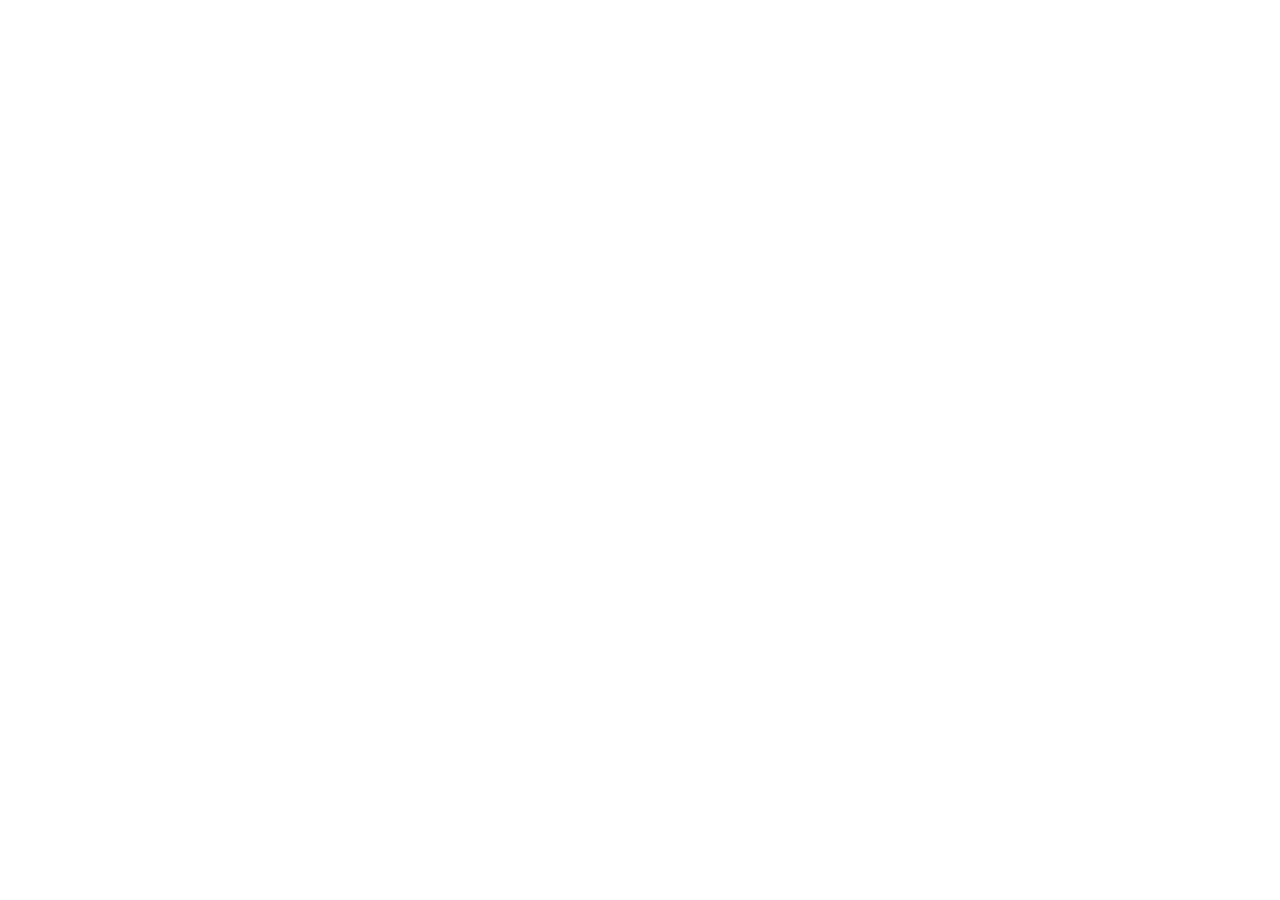
==== src/index.html @ a3adc3da "fix: Move pages para fora do src" ====
<!DOCTYPE html>
<html lang="pt-BR">
<head>
    <meta charset="UTF-8">
    <meta name="viewport" content="width=device-width, initial-scale=1.0">
    <title>NeonArena - Loja Gamer</title>
    <meta name="description" content="NeonArena - A melhor loja gamer do Brasil. Hardware, periféricos, cadeiras e muito mais.">
    <link rel="stylesheet" href="src/css/estilo.css">
</head>
<body>
    
</body>
</html>
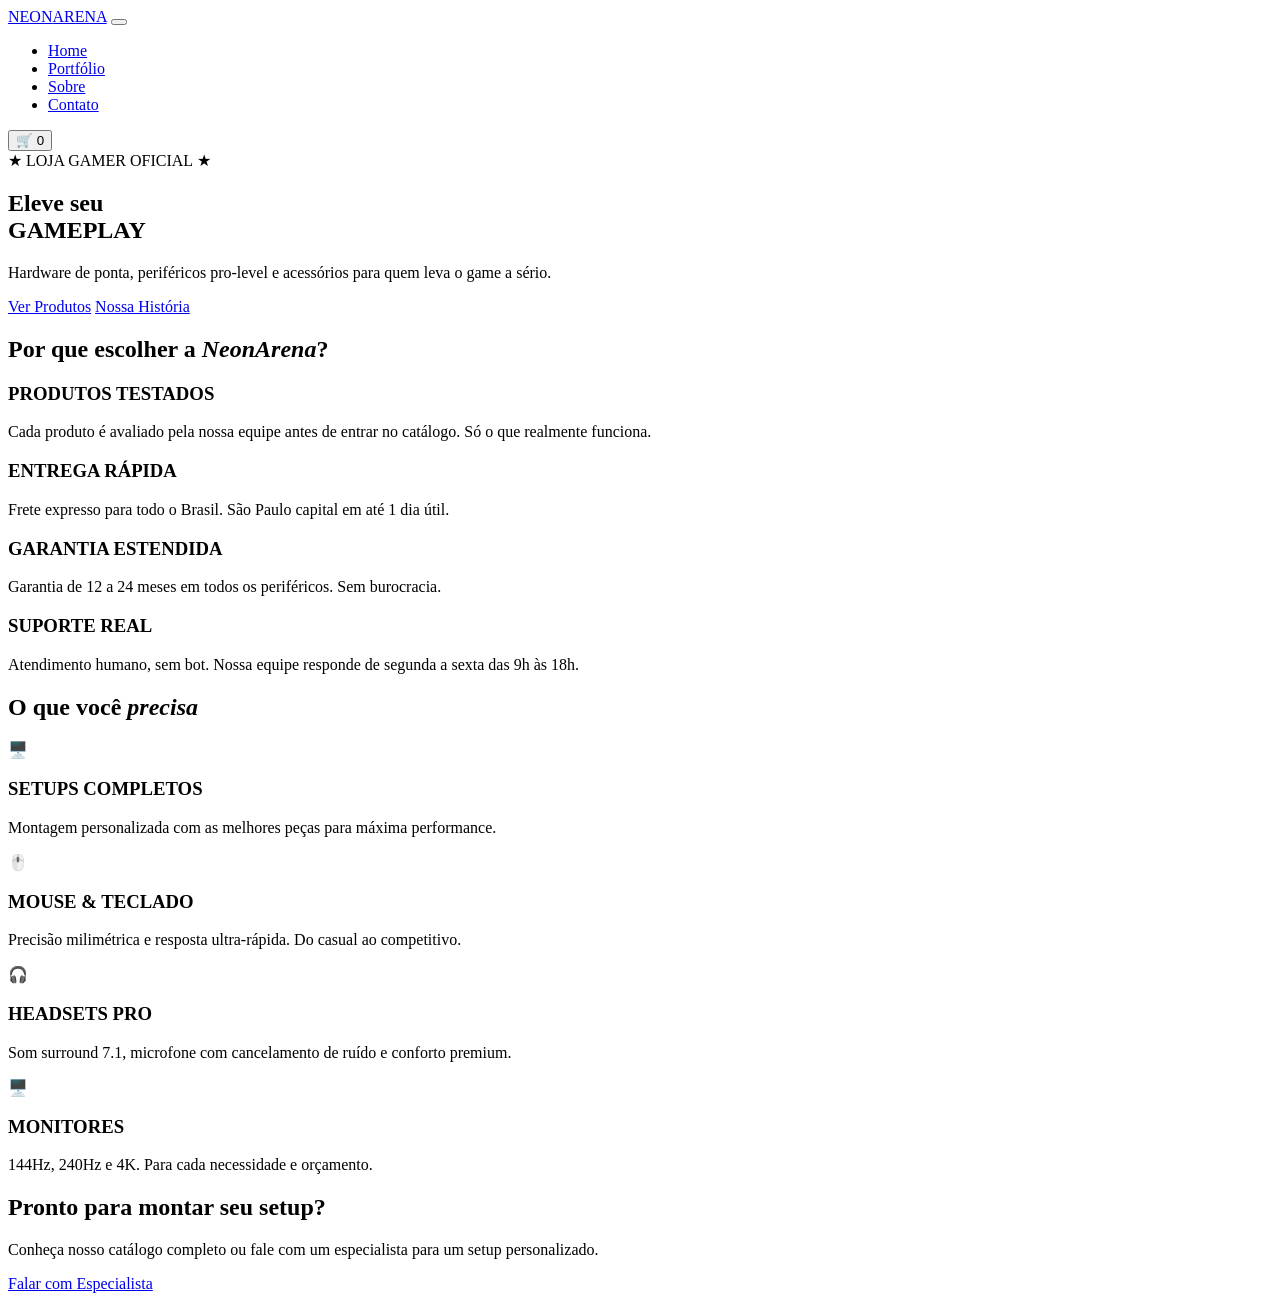
==== commit 2c39acb3: "feat: configura index.html" ====
--- a/src/index.html
+++ b/src/index.html
@@ -3,11 +3,112 @@
 <head>
     <meta charset="UTF-8">
     <meta name="viewport" content="width=device-width, initial-scale=1.0">
-    <title>NeonArena - Loja Gamer</title>
-    <meta name="description" content="NeonArena - A melhor loja gamer do Brasil. Hardware, periféricos, cadeiras e muito mais.">
-    <link rel="stylesheet" href="src/css/estilo.css">
+    <link rel="stylesheet" href="./src/css/estilo.css">
+    <title>NeonArena — Loja Gamer</title>
+    <meta name="description" content="NeonArena — Hardware, periféricos e acessórios gamer. A loja dos jogadores brasileiros.">
 </head>
 <body>
-    
+
+    <header>
+        <a href="./index.html" id="logo">NEON<span>ARENA</span></a>
+        <button id="menu-hamburguer" aria-label="Abrir menu">
+            <span></span>
+            <span></span>
+            <span></span>
+        </button>
+        <nav>
+            <ul>
+                <li><a href="../index.html">Home</a></li>
+                <li><a href="../pages/portifolio.html">Portfólio</a></li>
+                <li><a href="../pages/sobre.html">Sobre</a></li>
+                <li><a href="../pages/contato.html">Contato</a></li>
+            </ul>
+        </nav>
+        <button id="carrinho-btn" aria-label="Abrir carrinho">
+            🛒 <span id="carrinho-count">0</span>
+        </button>
+    </header>
+
+    <section id="hero">
+        <div class="hero-content">
+            <div class="hero-badge">★ LOJA GAMER OFICIAL ★</div>
+            <h1>Eleve seu<br><span class="hero-destaque">GAMEPLAY</span></h1>
+            <p>Hardware de ponta, periféricos pro-level e acessórios para quem leva o game a sério.</p>
+            <div class="hero-botoes">
+                <a href="../pages/portifolio.html" class="btn-hero-primary">Ver Produtos</a>
+                <a href="../pages/sobre.html" class="btn-hero-secondary">Nossa História</a>
+            </div>
+        </div>
+    </section>
+
+    <main>
+        <div id="container">
+
+            <section class="features-section">
+                <h2 class="titulo-secao">Por que escolher a <em>NeonArena</em>?</h2>
+                <div class="titulo-linha"></div>
+                <div class="features-grid">
+                    <div class="feature-card">
+                        <span class="feature-icon"></span>
+                        <h3>PRODUTOS TESTADOS</h3>
+                        <p>Cada produto é avaliado pela nossa equipe antes de entrar no catálogo. Só o que realmente funciona.</p>
+                    </div>
+                    <div class="feature-card">
+                        <span class="feature-icon"></span>
+                        <h3>ENTREGA RÁPIDA</h3>
+                        <p>Frete expresso para todo o Brasil. São Paulo capital em até 1 dia útil.</p>
+                    </div>
+                    <div class="feature-card">
+                        <span class="feature-icon"></span>
+                        <h3>GARANTIA ESTENDIDA</h3>
+                        <p>Garantia de 12 a 24 meses em todos os periféricos. Sem burocracia.</p>
+                    </div>
+                    <div class="feature-card">
+                        <span class="feature-icon"></span>
+                        <h3>SUPORTE REAL</h3>
+                        <p>Atendimento humano, sem bot. Nossa equipe responde de segunda a sexta das 9h às 18h.</p>
+                    </div>
+                </div>
+            </section>
+
+            <section class="features-section">
+                <h2 class="titulo-secao">O que você <em>precisa</em></h2>
+                <div class="titulo-linha"></div>
+                <div class="features-grid">
+                    <div class="feature-card">
+                        <span class="feature-icon">🖥️</span>
+                        <h3>SETUPS COMPLETOS</h3>
+                        <p>Montagem personalizada com as melhores peças para máxima performance.</p>
+                    </div>
+                    <div class="feature-card">
+                        <span class="feature-icon">🖱️</span>
+                        <h3>MOUSE & TECLADO</h3>
+                        <p>Precisão milimétrica e resposta ultra-rápida. Do casual ao competitivo.</p>
+                    </div>
+                    <div class="feature-card">
+                        <span class="feature-icon">🎧</span>
+                        <h3>HEADSETS PRO</h3>
+                        <p>Som surround 7.1, microfone com cancelamento de ruído e conforto premium.</p>
+                    </div>
+                    <div class="feature-card">
+                        <span class="feature-icon">🖥️</span>
+                        <h3>MONITORES</h3>
+                        <p>144Hz, 240Hz e 4K. Para cada necessidade e orçamento.</p>
+                    </div>
+                </div>
+            </section>
+
+            <section class="cta-section">
+                <h2>Pronto para montar seu setup?</h2>
+                <p>Conheça nosso catálogo completo ou fale com um especialista para um setup personalizado.</p>
+                <a href="../pages/contato.html" class="btn-cta">Falar com Especialista</a>
+            </section>
+
+        </div>
+    </main>
+
+    <footer></footer>
+
+    <script src="./src/js/script.js"></script>
 </body>
-</html>+</html>
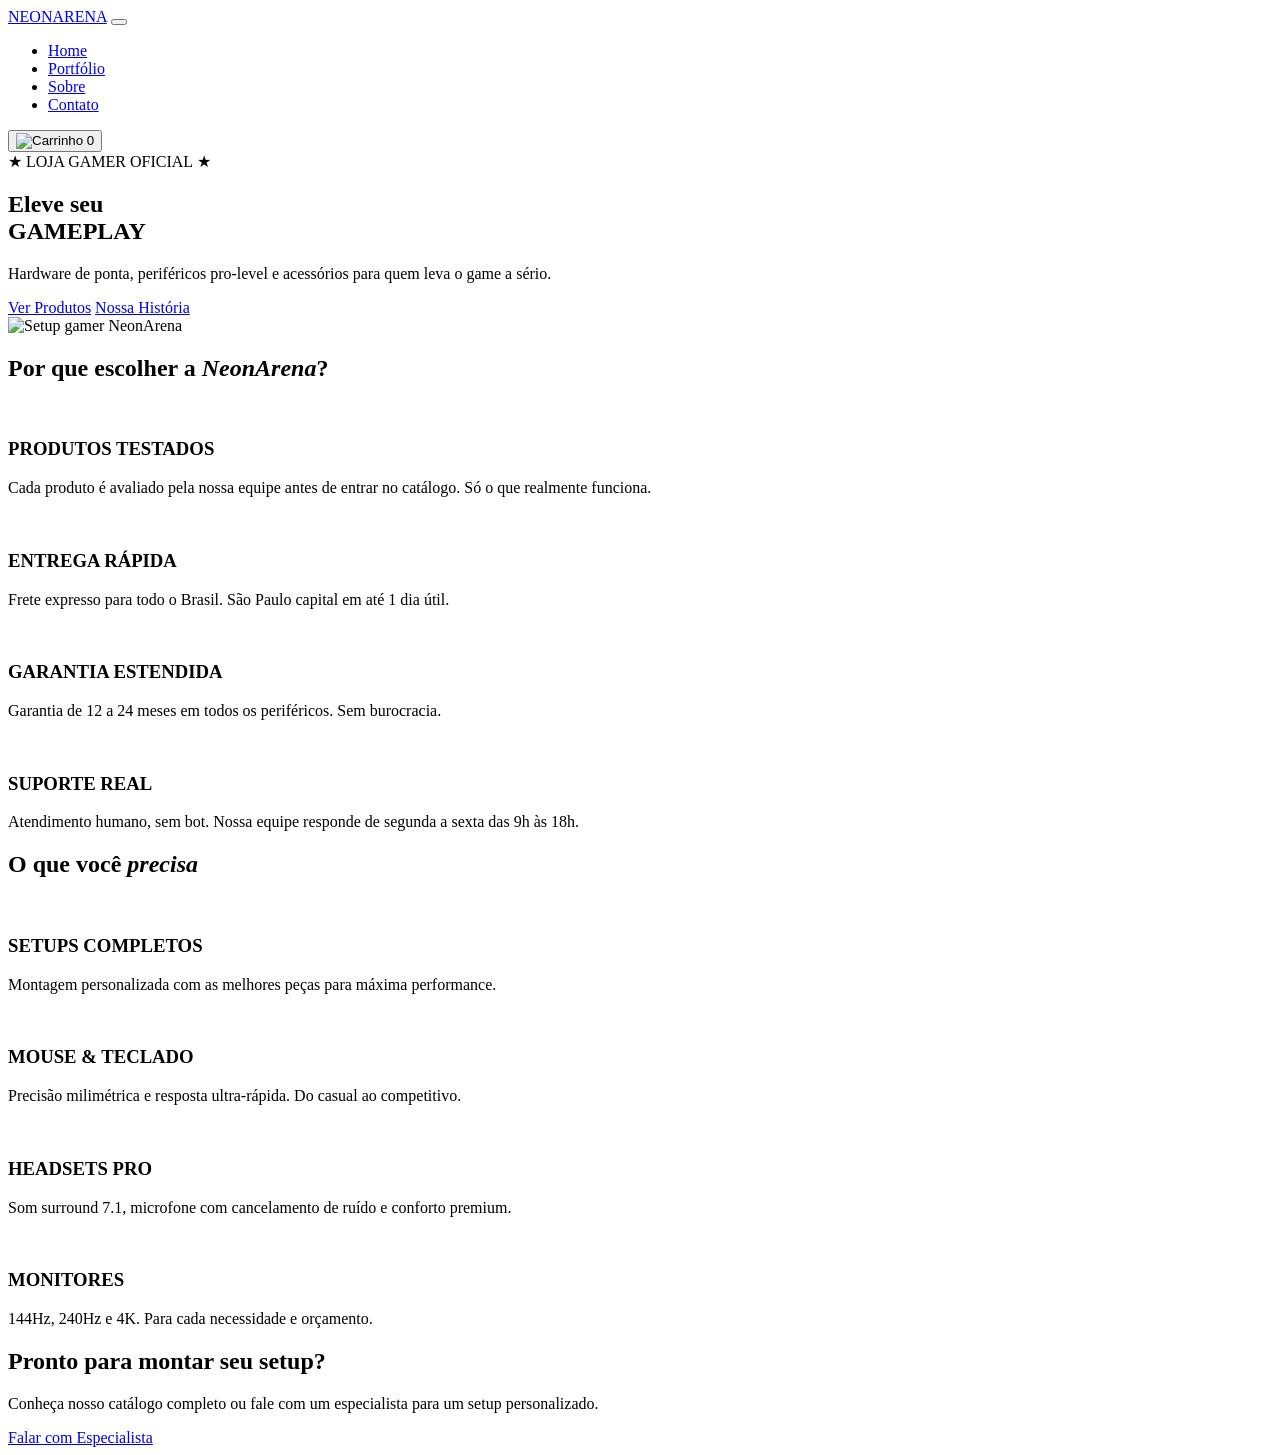
==== commit 451146c9: "feat: troca as imagems por svg e re-configura index.html" ====
--- a/src/index.html
+++ b/src/index.html
@@ -18,14 +18,14 @@
         </button>
         <nav>
             <ul>
-                <li><a href="../index.html">Home</a></li>
-                <li><a href="../pages/portifolio.html">Portfólio</a></li>
-                <li><a href="../pages/sobre.html">Sobre</a></li>
-                <li><a href="../pages/contato.html">Contato</a></li>
+                <li><a href="./index.html">Home</a></li>
+                <li><a href="./pages/portifolio.html">Portfólio</a></li>
+                <li><a href="./pages/sobre.html">Sobre</a></li>
+                <li><a href="./pages/contato.html">Contato</a></li>
             </ul>
         </nav>
         <button id="carrinho-btn" aria-label="Abrir carrinho">
-            🛒 <span id="carrinho-count">0</span>
+            <img src="./src/assets/img/shopping-cart.svg" alt="Carrinho" class="icon-btn"> <span id="carrinho-count">0</span>
         </button>
     </header>
 
@@ -35,9 +35,12 @@
             <h1>Eleve seu<br><span class="hero-destaque">GAMEPLAY</span></h1>
             <p>Hardware de ponta, periféricos pro-level e acessórios para quem leva o game a sério.</p>
             <div class="hero-botoes">
-                <a href="../pages/portifolio.html" class="btn-hero-primary">Ver Produtos</a>
-                <a href="../pages/sobre.html" class="btn-hero-secondary">Nossa História</a>
+                <a href="./pages/portifolio.html" class="btn-hero-primary">Ver Produtos</a>
+                <a href="./pages/sobre.html" class="btn-hero-secondary">Nossa História</a>
             </div>
+        </div>
+        <div class="hero-img">
+            <img src="./src/assets/img/hero-setup.svg" alt="Setup gamer NeonArena"/>
         </div>
     </section>
 
@@ -49,22 +52,22 @@
                 <div class="titulo-linha"></div>
                 <div class="features-grid">
                     <div class="feature-card">
-                        <span class="feature-icon"></span>
+                        <img src="./src/assets/img/target.svg" alt="" class="feature-icon-img">
                         <h3>PRODUTOS TESTADOS</h3>
                         <p>Cada produto é avaliado pela nossa equipe antes de entrar no catálogo. Só o que realmente funciona.</p>
                     </div>
                     <div class="feature-card">
-                        <span class="feature-icon"></span>
+                        <img src="./src/assets/img/rgb.svg" alt="" class="feature-icon-img">
                         <h3>ENTREGA RÁPIDA</h3>
                         <p>Frete expresso para todo o Brasil. São Paulo capital em até 1 dia útil.</p>
                     </div>
                     <div class="feature-card">
-                        <span class="feature-icon"></span>
+                        <img src="./src/assets/img/shield.svg" alt="" class="feature-icon-img">
                         <h3>GARANTIA ESTENDIDA</h3>
                         <p>Garantia de 12 a 24 meses em todos os periféricos. Sem burocracia.</p>
                     </div>
                     <div class="feature-card">
-                        <span class="feature-icon"></span>
+                        <img src="./src/assets/img/message-circle.svg" alt="" class="feature-icon-img">
                         <h3>SUPORTE REAL</h3>
                         <p>Atendimento humano, sem bot. Nossa equipe responde de segunda a sexta das 9h às 18h.</p>
                     </div>
@@ -76,22 +79,22 @@
                 <div class="titulo-linha"></div>
                 <div class="features-grid">
                     <div class="feature-card">
-                        <span class="feature-icon">🖥️</span>
+                        <img src="./src/assets/img/monitor.svg" alt="" class="feature-icon-img">
                         <h3>SETUPS COMPLETOS</h3>
                         <p>Montagem personalizada com as melhores peças para máxima performance.</p>
                     </div>
                     <div class="feature-card">
-                        <span class="feature-icon">🖱️</span>
+                        <img src="./src/assets/img/mouse.svg" alt="" class="feature-icon-img">
                         <h3>MOUSE & TECLADO</h3>
                         <p>Precisão milimétrica e resposta ultra-rápida. Do casual ao competitivo.</p>
                     </div>
                     <div class="feature-card">
-                        <span class="feature-icon">🎧</span>
+                        <img src="./src/assets/img/headset.svg" alt="" class="feature-icon-img">
                         <h3>HEADSETS PRO</h3>
                         <p>Som surround 7.1, microfone com cancelamento de ruído e conforto premium.</p>
                     </div>
                     <div class="feature-card">
-                        <span class="feature-icon">🖥️</span>
+                        <img src="./src/assets/img/monitor.svg" alt="" class="feature-icon-img">
                         <h3>MONITORES</h3>
                         <p>144Hz, 240Hz e 4K. Para cada necessidade e orçamento.</p>
                     </div>
@@ -101,7 +104,7 @@
             <section class="cta-section">
                 <h2>Pronto para montar seu setup?</h2>
                 <p>Conheça nosso catálogo completo ou fale com um especialista para um setup personalizado.</p>
-                <a href="../pages/contato.html" class="btn-cta">Falar com Especialista</a>
+                <a href="./pages/contato.html" class="btn-cta">Falar com Especialista</a>
             </section>
 
         </div>
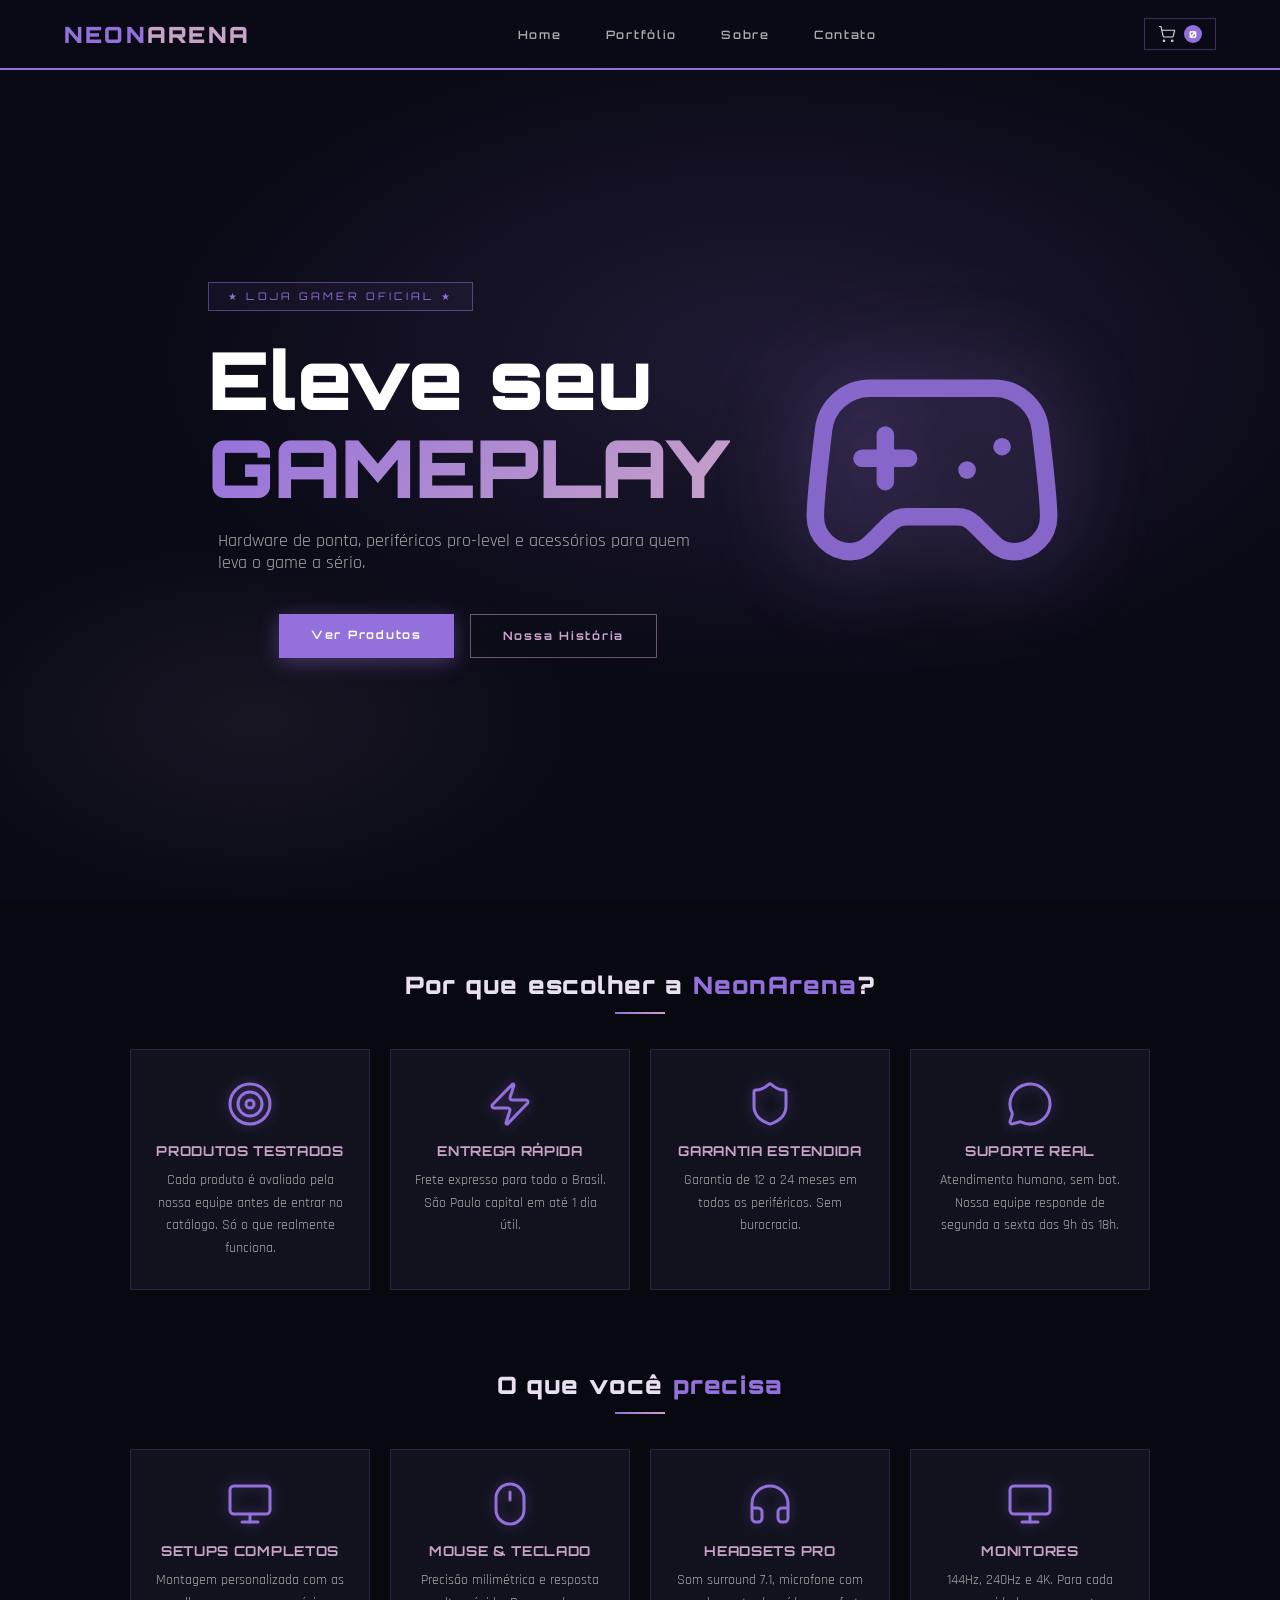
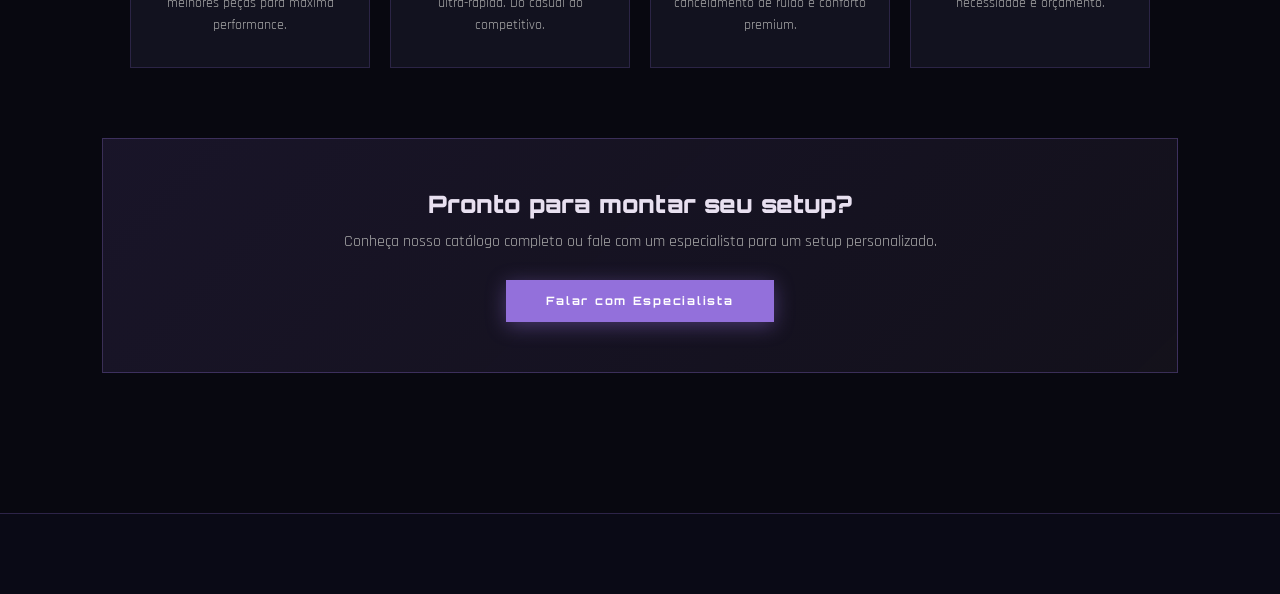
==== commit 71c32c01: "style: estiliza estilo.css" ====
--- a/src/index.html
+++ b/src/index.html
@@ -3,7 +3,7 @@
 <head>
     <meta charset="UTF-8">
     <meta name="viewport" content="width=device-width, initial-scale=1.0">
-    <link rel="stylesheet" href="./src/css/estilo.css">
+    <link rel="stylesheet" href="./css/estilo.css">
     <title>NeonArena — Loja Gamer</title>
     <meta name="description" content="NeonArena — Hardware, periféricos e acessórios gamer. A loja dos jogadores brasileiros.">
 </head>
@@ -18,14 +18,14 @@
         </button>
         <nav>
             <ul>
-                <li><a href="./index.html">Home</a></li>
-                <li><a href="./pages/portifolio.html">Portfólio</a></li>
-                <li><a href="./pages/sobre.html">Sobre</a></li>
-                <li><a href="./pages/contato.html">Contato</a></li>
+                <li><a href="../index.html">Home</a></li>
+                <li><a href="../pages/portifolio.html">Portfólio</a></li>
+                <li><a href="../pages/sobre.html">Sobre</a></li>
+                <li><a href="../pages/contato.html">Contato</a></li>
             </ul>
         </nav>
         <button id="carrinho-btn" aria-label="Abrir carrinho">
-            <img src="./src/assets/img/shopping-cart.svg" alt="Carrinho" class="icon-btn"> <span id="carrinho-count">0</span>
+            <img src="./assets/shopping-cart.svg" alt="Carrinho" class="icon-btn"> <span id="carrinho-count">0</span>
         </button>
     </header>
 
@@ -40,7 +40,7 @@
             </div>
         </div>
         <div class="hero-img">
-            <img src="./src/assets/img/hero-setup.svg" alt="Setup gamer NeonArena"/>
+            <img src="./assets/hero-setup.svg" alt="Setup gamer NeonArena"/>
         </div>
     </section>
 
@@ -52,22 +52,22 @@
                 <div class="titulo-linha"></div>
                 <div class="features-grid">
                     <div class="feature-card">
-                        <img src="./src/assets/img/target.svg" alt="" class="feature-icon-img">
+                        <img src="./assets/target.svg" alt="" class="feature-icon-img">
                         <h3>PRODUTOS TESTADOS</h3>
                         <p>Cada produto é avaliado pela nossa equipe antes de entrar no catálogo. Só o que realmente funciona.</p>
                     </div>
                     <div class="feature-card">
-                        <img src="./src/assets/img/rgb.svg" alt="" class="feature-icon-img">
+                        <img src="./assets/rgb.svg" alt="" class="feature-icon-img">
                         <h3>ENTREGA RÁPIDA</h3>
                         <p>Frete expresso para todo o Brasil. São Paulo capital em até 1 dia útil.</p>
                     </div>
                     <div class="feature-card">
-                        <img src="./src/assets/img/shield.svg" alt="" class="feature-icon-img">
+                        <img src="./assets/shield.svg" alt="" class="feature-icon-img">
                         <h3>GARANTIA ESTENDIDA</h3>
                         <p>Garantia de 12 a 24 meses em todos os periféricos. Sem burocracia.</p>
                     </div>
                     <div class="feature-card">
-                        <img src="./src/assets/img/message-circle.svg" alt="" class="feature-icon-img">
+                        <img src="./assets/message-circle.svg" alt="" class="feature-icon-img">
                         <h3>SUPORTE REAL</h3>
                         <p>Atendimento humano, sem bot. Nossa equipe responde de segunda a sexta das 9h às 18h.</p>
                     </div>
@@ -79,22 +79,22 @@
                 <div class="titulo-linha"></div>
                 <div class="features-grid">
                     <div class="feature-card">
-                        <img src="./src/assets/img/monitor.svg" alt="" class="feature-icon-img">
+                        <img src="./assets/monitor.svg" alt="" class="feature-icon-img">
                         <h3>SETUPS COMPLETOS</h3>
                         <p>Montagem personalizada com as melhores peças para máxima performance.</p>
                     </div>
                     <div class="feature-card">
-                        <img src="./src/assets/img/mouse.svg" alt="" class="feature-icon-img">
+                        <img src="./assets/mouse.svg" alt="" class="feature-icon-img">
                         <h3>MOUSE & TECLADO</h3>
                         <p>Precisão milimétrica e resposta ultra-rápida. Do casual ao competitivo.</p>
                     </div>
                     <div class="feature-card">
-                        <img src="./src/assets/img/headset.svg" alt="" class="feature-icon-img">
-                        <h3>HEADSETS PRO</h3>
+                            <img src="./assets/headset.svg" alt="" class="feature-icon-img">
+                            <h3>HEADSETS PRO</h3>
                         <p>Som surround 7.1, microfone com cancelamento de ruído e conforto premium.</p>
                     </div>
                     <div class="feature-card">
-                        <img src="./src/assets/img/monitor.svg" alt="" class="feature-icon-img">
+                        <img src="./assets/monitor.svg" alt="" class="feature-icon-img">
                         <h3>MONITORES</h3>
                         <p>144Hz, 240Hz e 4K. Para cada necessidade e orçamento.</p>
                     </div>
--- a/src/css/estilo.css
+++ b/src/css/estilo.css
@@ -0,0 +1,1400 @@
+@import url('https://fonts.googleapis.com/css2?family=Orbitron:wght@400;600;700;900&family=Rajdhani:wght@300;400;500;600;700&display=swap');
+
+:root {
+    --color1: #9370DB;
+    --color2: #C8A2C8;
+    --color3: #9583B6;
+    --color4: #D8D1CD;
+    --color5: #e8e0f0;
+    --colorBackground: #080810;
+    --colorBackgroundAlt: #12121f;
+    --fontFamily: 'Rajdhani', sans-serif;
+    --fontTitle: 'Orbitron', monospace;
+}
+
+* {
+    margin: 0;
+    padding: 0;
+    box-sizing: border-box;
+}
+
+body {
+    background: var(--colorBackground);
+    font-family: var(--fontFamily);
+    color: var(--color5);
+}
+
+/* ── HEADER ── */
+header {
+    background: #0a0a16;
+    padding: 0 5%;
+    height: 70px;
+    display: flex;
+    justify-content: space-between;
+    align-items: center;
+    border-bottom: 2px solid var(--color1);
+    position: fixed;
+    top: 0;
+    width: 100%;
+    z-index: 1000;
+}
+
+header #logo {
+    font-family: var(--fontTitle);
+    font-size: 1.4rem;
+    font-weight: 900;
+    color: var(--color1);
+    text-decoration: none;
+    letter-spacing: 0.1em;
+}
+
+header #logo span {
+    color: var(--color2);
+}
+
+header nav ul {
+    list-style: none;
+    display: flex;
+    gap: 10px;
+}
+
+header nav ul li a {
+    text-decoration: none;
+    color: #aaaaaa;
+    font-family: var(--fontTitle);
+    font-size: 0.72rem;
+    font-weight: 600;
+    letter-spacing: 0.15em;
+    padding: 0.5rem 1rem;
+    border: 1px solid transparent;
+    transition: all 0.3s;
+}
+
+header nav ul li a:hover,
+header nav ul li a.active {
+    color: var(--color1);
+    border-color: rgba(147,112,219,0.4);
+    background: rgba(147,112,219,0.08);
+}
+
+/* Hamburger */
+#menu-hamburguer {
+    display: none;
+    flex-direction: column;
+    gap: 5px;
+    cursor: pointer;
+    background: none;
+    border: none;
+    padding: 0.5rem;
+}
+
+#menu-hamburguer span {
+    display: block;
+    width: 25px;
+    height: 2px;
+    background: var(--color1);
+    transition: all 0.3s;
+}
+
+#menu-hamburguer.open span:nth-child(1) { transform: rotate(45deg) translate(5px, 5px); }
+#menu-hamburguer.open span:nth-child(2) { opacity: 0; }
+#menu-hamburguer.open span:nth-child(3) { transform: rotate(-45deg) translate(5px, -5px); }
+
+/* ── HERO ── */
+#hero {
+    background:
+        radial-gradient(ellipse 80% 60% at 60% 40%, rgba(147,112,219,0.15), transparent 60%),
+        radial-gradient(ellipse 50% 40% at 20% 80%, rgba(200,162,200,0.08), transparent 50%),
+        #0a0a16;
+    min-height: 100vh;
+    display: flex;
+    align-items: center;
+    justify-content: center;
+    gap: 4rem;
+    padding: 100px 8% 60px;
+    flex-wrap: wrap;
+}
+
+.hero-img {
+    flex: 1;
+    min-width: 200px;
+    max-width: 280px;
+    display: flex;
+    align-items: center;
+    justify-content: center;
+}
+
+.hero-img img {
+    width: 100%;
+    height: auto;
+    display: block;
+    filter: drop-shadow(0 0 40px rgba(147,112,219,0.5)) drop-shadow(0 0 80px rgba(200,162,200,0.2));
+    opacity: 0.9;
+}
+
+.hero-content {
+    flex: 1;
+    min-width: 280px;
+    max-width: 520px;
+}
+
+.hero-badge {
+    display: inline-block;
+    font-family: var(--fontTitle);
+    font-size: 0.65rem;
+    letter-spacing: 0.3em;
+    color: var(--color1);
+    border: 1px solid rgba(147,112,219,0.5);
+    padding: 0.4rem 1.2rem;
+    margin-bottom: 1.5rem;
+    background: rgba(147,112,219,0.06);
+}
+
+.hero-content h1 {
+    font-family: var(--fontTitle);
+    font-size: clamp(2.5rem, 7vw, 5rem);
+    font-weight: 900;
+    color: white;
+    margin-bottom: 1.2rem;
+    line-height: 1.1;
+}
+
+.hero-destaque {
+    background: linear-gradient(135deg, var(--color1), var(--color2));
+    -webkit-background-clip: text;
+    -webkit-text-fill-color: transparent;
+    background-clip: text;
+}
+
+.hero-content p {
+    font-size: 1.1rem;
+    color: #aaaaaa;
+    margin-bottom: 2.5rem;
+    max-width: 500px;
+    margin-left: auto;
+    margin-right: auto;
+}
+
+.hero-botoes {
+    display: flex;
+    gap: 1rem;
+    justify-content: center;
+    flex-wrap: wrap;
+}
+
+.btn-hero-primary {
+    background: var(--color1);
+    color: #fff;
+    padding: 0.85rem 2rem;
+    text-decoration: none;
+    font-family: var(--fontTitle);
+    font-size: 0.72rem;
+    font-weight: 700;
+    letter-spacing: 0.15em;
+    transition: all 0.3s;
+    box-shadow: 0 4px 20px rgba(147,112,219,0.4);
+}
+
+.btn-hero-primary:hover {
+    background: #7a4fcf;
+    box-shadow: 0 6px 30px rgba(147,112,219,0.6);
+    transform: translateY(-2px);
+}
+
+.btn-hero-secondary {
+    background: transparent;
+    color: var(--color2);
+    padding: 0.85rem 2rem;
+    text-decoration: none;
+    font-family: var(--fontTitle);
+    font-size: 0.72rem;
+    font-weight: 700;
+    letter-spacing: 0.15em;
+    border: 1px solid rgba(200,162,200,0.5);
+    transition: all 0.3s;
+}
+
+.btn-hero-secondary:hover {
+    background: rgba(200,162,200,0.1);
+    border-color: var(--color2);
+    transform: translateY(-2px);
+}
+
+/* ── CONTAINER ── */
+#container {
+    padding: 60px 8%;
+}
+
+/* ── TÍTULOS ── */
+.titulo-secao {
+    font-family: var(--fontTitle);
+    font-size: 1.5rem;
+    font-weight: 900;
+    color: var(--color5);
+    text-align: center;
+    margin-bottom: 10px;
+    letter-spacing: 0.05em;
+}
+
+.titulo-secao em {
+    font-style: normal;
+    color: var(--color1);
+}
+
+.subtitulo-secao {
+    text-align: center;
+    color: #aaaaaa;
+    font-size: 0.95rem;
+    margin-bottom: 35px;
+}
+
+.titulo-linha {
+    width: 50px;
+    height: 2px;
+    background: linear-gradient(90deg, var(--color1), var(--color2));
+    margin: 12px auto 35px;
+}
+
+/* ── FEATURE CARDS (home) ── */
+.features-section {
+    margin-bottom: 70px;
+    padding-top: 10px;
+}
+
+.features-grid {
+    display: flex;
+    flex-wrap: wrap;
+    gap: 20px;
+    justify-content: center;
+    margin-top: 10px;
+}
+
+.feature-card {
+    background: var(--colorBackgroundAlt);
+    border: 1px solid rgba(147,112,219,0.2);
+    padding: 30px 22px;
+    width: 240px;
+    text-align: center;
+    transition: all 0.3s;
+}
+
+.feature-card:hover {
+    border-color: var(--color1);
+    transform: translateY(-4px);
+    box-shadow: 0 8px 30px rgba(147,112,219,0.2);
+}
+
+.feature-icon {
+    font-size: 2.2rem;
+    display: block;
+    margin-bottom: 14px;
+}
+
+.feature-card h3 {
+    font-family: var(--fontTitle);
+    font-size: 0.85rem;
+    color: var(--color2);
+    margin-bottom: 10px;
+    letter-spacing: 0.05em;
+}
+
+.feature-card p {
+    color: #aaaaaa;
+    font-size: 0.88rem;
+    line-height: 1.6;
+}
+
+/* ── CTA SECTION ── */
+.cta-section {
+    background: linear-gradient(135deg, rgba(147,112,219,0.12), rgba(200,162,200,0.06));
+    border: 1px solid rgba(147,112,219,0.3);
+    padding: 50px 30px;
+    text-align: center;
+    margin-bottom: 10px;
+}
+
+.cta-section h2 {
+    font-family: var(--fontTitle);
+    font-size: 1.5rem;
+    font-weight: 900;
+    color: var(--color5);
+    margin-bottom: 12px;
+}
+
+.cta-section p {
+    color: #aaaaaa;
+    margin-bottom: 28px;
+    font-size: 1rem;
+}
+
+.btn-cta {
+    background: var(--color1);
+    color: #fff;
+    padding: 0.85rem 2.5rem;
+    text-decoration: none;
+    font-family: var(--fontTitle);
+    font-size: 0.72rem;
+    font-weight: 700;
+    letter-spacing: 0.15em;
+    display: inline-block;
+    transition: all 0.3s;
+    box-shadow: 0 4px 20px rgba(147,112,219,0.4);
+}
+
+.btn-cta:hover {
+    background: #7a4fcf;
+    transform: translateY(-2px);
+}
+
+/* ── PAGE HERO (páginas internas) ── */
+.page-hero {
+    padding: 130px 5% 50px;
+    text-align: center;
+    background:
+        radial-gradient(ellipse 70% 50% at 50% 0%, rgba(147,112,219,0.12), transparent 70%),
+        #0a0a16;
+    border-bottom: 1px solid rgba(147,112,219,0.2);
+    margin-bottom: 0;
+}
+
+.page-hero h1 {
+    font-family: var(--fontTitle);
+    font-size: clamp(1.8rem, 4vw, 3rem);
+    font-weight: 900;
+    margin-bottom: 10px;
+}
+
+.page-hero p {
+    color: #aaaaaa;
+    font-size: 1rem;
+}
+
+/* ── SERVIÇOS / PRODUTOS (portfólio) ── */
+.servicos-grid {
+    display: flex;
+    flex-wrap: wrap;
+    gap: 20px;
+    justify-content: center;
+    margin-top: 10px;
+    margin-bottom: 20px;
+}
+
+.servico-card {
+    background: var(--colorBackgroundAlt);
+    border: 1px solid rgba(147,112,219,0.2);
+    padding: 28px 22px;
+    width: 270px;
+    text-align: center;
+    transition: all 0.3s;
+}
+
+.servico-card:hover {
+    border-color: var(--color1);
+    transform: translateY(-4px);
+    box-shadow: 0 8px 30px rgba(147,112,219,0.2);
+}
+
+.servico-icon {
+    font-size: 2.2rem;
+    display: block;
+    margin-bottom: 12px;
+}
+
+.servico-img {
+    width: 80px;
+    height: 80px;
+    object-fit: contain;
+    display: block;
+    margin: 0 auto 16px;
+    filter: drop-shadow(0 0 8px rgba(147,112,219,0.4));
+    transition: filter 0.3s, transform 0.3s;
+}
+
+.servico-card:hover .servico-img {
+    filter: drop-shadow(0 0 18px rgba(200,162,200,0.7));
+    transform: scale(1.08);
+}
+
+.servico-card h3 {
+    font-family: var(--fontTitle);
+    font-size: 0.85rem;
+    color: var(--color2);
+    margin-bottom: 10px;
+    letter-spacing: 0.05em;
+}
+
+.servico-card p {
+    color: #aaaaaa;
+    font-size: 0.88rem;
+    line-height: 1.5;
+    margin-bottom: 14px;
+}
+
+.servico-preco {
+    display: inline-block;
+    background: rgba(147,112,219,0.2);
+    color: var(--color2);
+    padding: 4px 14px;
+    font-family: var(--fontTitle);
+    font-size: 0.72rem;
+    letter-spacing: 0.05em;
+    border: 1px solid rgba(147,112,219,0.3);
+}
+
+/* ── TABELA PROMOÇÕES ── */
+.precos-section {
+    margin-top: 60px;
+    padding-top: 40px;
+    border-top: 1px solid rgba(147,112,219,0.2);
+}
+
+.precos-grid {
+    display: flex;
+    gap: 20px;
+    justify-content: center;
+    flex-wrap: wrap;
+}
+
+.plano-card {
+    background: var(--colorBackgroundAlt);
+    border: 1px solid rgba(147,112,219,0.25);
+    padding: 30px 22px;
+    width: 250px;
+    text-align: center;
+    position: relative;
+    transition: all 0.3s;
+}
+
+.plano-card:hover {
+    transform: translateY(-5px);
+    border-color: var(--color1);
+}
+
+.plano-card.plano-destaque {
+    border-color: var(--color1);
+    background: #1a1030;
+}
+
+.plano-popular {
+    position: absolute;
+    top: -13px;
+    left: 50%;
+    transform: translateX(-50%);
+    background: var(--color1);
+    color: #fff;
+    font-family: var(--fontTitle);
+    font-size: 0.6rem;
+    font-weight: 700;
+    letter-spacing: 0.1em;
+    padding: 4px 14px;
+    white-space: nowrap;
+}
+
+.plano-header {
+    margin-bottom: 20px;
+}
+
+.plano-icon {
+    font-size: 2rem;
+    display: block;
+    margin-bottom: 10px;
+}
+
+.plano-header h3 {
+    font-family: var(--fontTitle);
+    font-size: 0.85rem;
+    color: var(--color2);
+    margin-bottom: 5px;
+    letter-spacing: 0.05em;
+}
+
+.plano-header p {
+    color: #aaaaaa;
+    font-size: 0.82rem;
+}
+
+.plano-preco {
+    display: flex;
+    justify-content: center;
+    align-items: flex-end;
+    gap: 4px;
+    margin-bottom: 22px;
+}
+
+.preco-moeda {
+    font-size: 0.9rem;
+    color: var(--color3);
+    font-weight: bold;
+    padding-bottom: 8px;
+    font-family: var(--fontTitle);
+}
+
+.preco-valor {
+    font-size: 2.8rem;
+    color: var(--color2);
+    font-weight: bold;
+    line-height: 1;
+    font-family: var(--fontTitle);
+}
+
+.preco-periodo {
+    font-size: 0.8rem;
+    color: #aaaaaa;
+    padding-bottom: 8px;
+}
+
+.btn-plano {
+    width: 100%;
+    padding: 11px;
+    background: transparent;
+    border: 1px solid var(--color1);
+    color: var(--color1);
+    font-family: var(--fontTitle);
+    font-size: 0.72rem;
+    font-weight: 700;
+    letter-spacing: 0.1em;
+    cursor: pointer;
+    transition: all 0.3s;
+}
+
+.btn-plano:hover {
+    background: var(--color1);
+    color: #fff;
+}
+
+.btn-plano-destaque {
+    background: var(--color1);
+    color: #fff;
+    border-color: var(--color1);
+}
+
+.btn-plano-destaque:hover {
+    background: #7a4fcf;
+    border-color: #7a4fcf;
+}
+
+/* ── STATS (sobre) ── */
+.stats-section {
+    margin-bottom: 50px;
+    padding-bottom: 40px;
+    border-bottom: 1px solid rgba(147,112,219,0.2);
+}
+
+.stats-grid {
+    display: flex;
+    gap: 0;
+    justify-content: center;
+    flex-wrap: wrap;
+    border: 1px solid rgba(147,112,219,0.2);
+    max-width: 800px;
+    margin: 0 auto;
+}
+
+.stat-card {
+    background: var(--colorBackgroundAlt);
+    padding: 28px 35px;
+    text-align: center;
+    min-width: 160px;
+    flex: 1;
+    border-right: 1px solid rgba(147,112,219,0.15);
+}
+
+.stat-card:last-child {
+    border-right: none;
+}
+
+.stat-numero {
+    font-family: var(--fontTitle);
+    font-size: 2.2rem;
+    font-weight: 900;
+    background: linear-gradient(135deg, var(--color1), var(--color2));
+    -webkit-background-clip: text;
+    -webkit-text-fill-color: transparent;
+    background-clip: text;
+    display: block;
+    margin-bottom: 6px;
+}
+
+.stat-label {
+    font-size: 0.8rem;
+    color: #aaaaaa;
+    letter-spacing: 0.1em;
+    font-weight: 500;
+}
+
+/* ── SOBRE TEXTO ── */
+.sobre-section {
+    margin-bottom: 50px;
+}
+
+.sobre-texto {
+    max-width: 800px;
+    margin: 25px auto 0;
+}
+
+.sobre-texto p {
+    color: #cccccc;
+    font-size: 0.95rem;
+    line-height: 1.8;
+    margin-bottom: 16px;
+}
+
+.sobre-destaque {
+    border-left: 3px solid var(--color1);
+    padding-left: 1rem;
+    font-style: italic;
+    color: var(--color2) !important;
+    font-size: 1.05rem !important;
+    margin: 1.5rem 0 !important;
+}
+
+/* ── VALORES ── */
+.valores-section {
+    margin-bottom: 30px;
+}
+
+.valores-grid {
+    display: flex;
+    gap: 20px;
+    justify-content: center;
+    flex-wrap: wrap;
+    margin-top: 30px;
+}
+
+.valor-card-novo {
+    background: var(--colorBackgroundAlt);
+    border: 1px solid rgba(147,112,219,0.2);
+    padding: 28px 22px;
+    width: 250px;
+    text-align: center;
+    transition: all 0.3s;
+}
+
+.valor-card-novo:hover {
+    border-color: var(--color1);
+    transform: translateY(-3px);
+}
+
+.valor-icon {
+    font-size: 2.2rem;
+    display: block;
+    margin-bottom: 12px;
+}
+
+.valor-card-novo h3 {
+    font-family: var(--fontTitle);
+    font-size: 0.85rem;
+    color: var(--color2);
+    margin-bottom: 10px;
+    letter-spacing: 0.05em;
+}
+
+.valor-card-novo p {
+    color: #aaaaaa;
+    font-size: 0.88rem;
+    line-height: 1.5;
+}
+
+/* ── CONTATO ── */
+.contato-grid {
+    display: flex;
+    gap: 30px;
+    flex-wrap: wrap;
+    justify-content: center;
+}
+
+.contato-info {
+    background: var(--colorBackgroundAlt);
+    border: 1px solid rgba(147,112,219,0.2);
+    padding: 30px;
+    flex: 1;
+    min-width: 260px;
+    max-width: 360px;
+}
+
+.contato-info h3,
+.contato-form-container h3 {
+    font-family: var(--fontTitle);
+    font-size: 0.9rem;
+    color: var(--color2);
+    margin-bottom: 22px;
+    letter-spacing: 0.1em;
+}
+
+.info-item {
+    display: flex;
+    gap: 12px;
+    margin-bottom: 22px;
+}
+
+.info-icon {
+    font-size: 1.3rem;
+    flex-shrink: 0;
+}
+
+.info-item h4 {
+    font-family: var(--fontTitle);
+    font-size: 0.65rem;
+    color: var(--color3);
+    letter-spacing: 0.2em;
+    margin-bottom: 4px;
+}
+
+.info-item p {
+    color: #cccccc;
+    font-size: 0.88rem;
+    line-height: 1.6;
+}
+
+.contato-form-container {
+    background: var(--colorBackgroundAlt);
+    border: 1px solid rgba(147,112,219,0.2);
+    padding: 30px;
+    flex: 1;
+    min-width: 260px;
+    max-width: 460px;
+}
+
+.form-group {
+    margin-bottom: 16px;
+}
+
+.form-group label {
+    display: block;
+    font-family: var(--fontTitle);
+    font-size: 0.65rem;
+    letter-spacing: 0.2em;
+    color: var(--color3);
+    font-weight: bold;
+    margin-bottom: 6px;
+}
+
+.form-group input,
+.form-group textarea {
+    width: 100%;
+    background: rgba(147,112,219,0.05);
+    border: 1px solid rgba(147,112,219,0.25);
+    color: var(--color5);
+    font-family: var(--fontFamily);
+    font-size: 0.95rem;
+    padding: 10px 12px;
+    outline: none;
+    transition: all 0.3s;
+}
+
+.form-group input:focus,
+.form-group textarea:focus {
+    border-color: var(--color1);
+    background: rgba(147,112,219,0.1);
+}
+
+.form-group textarea {
+    resize: vertical;
+    min-height: 120px;
+}
+
+.form-group input::placeholder,
+.form-group textarea::placeholder {
+    color: rgba(154,144,176,0.5);
+}
+
+.btn-enviar {
+    width: 100%;
+    padding: 12px;
+    background: var(--color1);
+    color: #fff;
+    border: none;
+    font-family: var(--fontTitle);
+    font-size: 0.8rem;
+    font-weight: 700;
+    letter-spacing: 0.15em;
+    cursor: pointer;
+    transition: all 0.3s;
+}
+
+.btn-enviar:hover {
+    background: #7a4fcf;
+}
+
+.mensagem-sucesso {
+    display: none;
+    margin-top: 20px;
+    padding: 14px;
+    background: rgba(147,112,219,0.08);
+    border: 1px solid var(--color1);
+    color: var(--color2);
+    text-align: center;
+    font-family: var(--fontTitle);
+    font-size: 0.8rem;
+    letter-spacing: 0.1em;
+}
+
+/* ── FOOTER ── */
+footer {
+    background: #0a0a16;
+    border-top: 1px solid rgba(147,112,219,0.25);
+    margin-top: 70px;
+    padding: 50px 8% 30px;
+}
+
+.footer-grid {
+    display: flex;
+    flex-wrap: wrap;
+    gap: 40px;
+    margin-bottom: 30px;
+    justify-content: space-between;
+}
+
+.footer-coluna h4 {
+    font-family: var(--fontTitle);
+    font-size: 0.65rem;
+    letter-spacing: 0.3em;
+    color: var(--color1);
+    margin-bottom: 14px;
+}
+
+.footer-coluna p {
+    color: #aaaaaa;
+    font-size: 0.9rem;
+    line-height: 1.7;
+}
+
+.footer-coluna ul {
+    list-style: none;
+    display: flex;
+    flex-direction: column;
+    gap: 10px;
+}
+
+.footer-coluna ul li a {
+    color: #aaaaaa;
+    text-decoration: none;
+    font-size: 0.9rem;
+    transition: color 0.2s;
+}
+
+.footer-coluna ul li a:hover {
+    color: var(--color2);
+}
+
+.footer-redes {
+    display: flex;
+    flex-direction: column;
+    gap: 12px;
+}
+
+.footer-redes a {
+    display: flex;
+    align-items: center;
+    gap: 10px;
+    color: #aaaaaa;
+    text-decoration: none;
+    font-size: 0.9rem;
+    transition: color 0.2s;
+}
+
+.footer-redes a:hover {
+    color: var(--color2);
+}
+
+.footer-redes a svg {
+    color: var(--color1);
+}
+
+.footer-copy {
+    text-align: center;
+    color: #555;
+    font-size: 0.82rem;
+    border-top: 1px solid rgba(147,112,219,0.1);
+    padding-top: 20px;
+    font-family: var(--fontTitle);
+    letter-spacing: 0.05em;
+}
+
+.footer-copy span {
+    color: var(--color1);
+}
+
+/* ── RESPONSIVE ── */
+@media (max-width: 768px) {
+    #menu-hamburguer { display: flex; }
+
+    header nav {
+        display: none;
+        position: fixed;
+        top: 70px;
+        left: 0;
+        right: 0;
+        background: rgba(10,10,22,0.97);
+        border-bottom: 1px solid rgba(147,112,219,0.2);
+        padding: 1rem 5%;
+    }
+
+    header nav.active { display: block; }
+
+    header nav ul {
+        flex-direction: column;
+        gap: 0;
+    }
+
+    header nav ul li a {
+        display: block;
+        padding: 1rem 0;
+        border-bottom: 1px solid rgba(147,112,219,0.1);
+        font-size: 0.85rem;
+    }
+
+    .stats-grid {
+        flex-direction: column;
+        border: none;
+    }
+
+    .stat-card {
+        border-right: none;
+        border-bottom: 1px solid rgba(147,112,219,0.15);
+    }
+
+    .stat-card:last-child { border-bottom: none; }
+
+    .footer-grid { flex-direction: column; gap: 25px; }
+    #container { padding: 40px 5%; }
+    .hero-img { display: none; }
+    #hero { text-align: center; }
+}
+
+/* Scrollbar */
+::-webkit-scrollbar { width: 5px; }
+::-webkit-scrollbar-track { background: var(--colorBackground); }
+::-webkit-scrollbar-thumb { background: var(--color3); }
+::-webkit-scrollbar-thumb:hover { background: var(--color1); }
+
+/* ── ÍCONES SVG ── */
+.icon-btn {
+    width: 18px;
+    height: 18px;
+    vertical-align: middle;
+    filter: brightness(0) invert(1);
+    opacity: 0.85;
+}
+
+#carrinho-btn:hover .icon-btn { opacity: 1; }
+
+.feature-icon-img {
+    width: 48px;
+    height: 48px;
+    display: block;
+    margin: 0 auto 14px;
+    filter: drop-shadow(0 0 6px rgba(147,112,219,0.4));
+    transition: filter 0.3s, transform 0.3s;
+}
+
+.feature-card:hover .feature-icon-img {
+    filter: drop-shadow(0 0 14px rgba(200,162,200,0.6));
+    transform: scale(1.1);
+}
+
+.valor-icon-img {
+    width: 48px;
+    height: 48px;
+    display: block;
+    margin: 0 auto 14px;
+    filter: drop-shadow(0 0 6px rgba(147,112,219,0.4));
+    transition: filter 0.3s, transform 0.3s;
+}
+
+.valor-card-novo:hover .valor-icon-img {
+    filter: drop-shadow(0 0 14px rgba(200,162,200,0.6));
+    transform: scale(1.1);
+}
+
+.plano-icon-img {
+    width: 52px;
+    height: 52px;
+    display: block;
+    margin: 0 auto 10px;
+    filter: drop-shadow(0 0 6px rgba(147,112,219,0.35));
+}
+
+.icon-inline {
+    width: 12px;
+    height: 12px;
+    vertical-align: middle;
+    margin-right: 4px;
+}
+
+.info-icon-img {
+    width: 22px;
+    height: 22px;
+    flex-shrink: 0;
+    margin-top: 2px;
+    filter: drop-shadow(0 0 4px rgba(147,112,219,0.3));
+}
+
+.icon-sucesso {
+    width: 32px;
+    height: 32px;
+    display: inline-block;
+    vertical-align: middle;
+    margin-right: 8px;
+    filter: drop-shadow(0 0 6px rgba(147,112,219,0.6));
+}
+
+/* ── CARRINHO ── */
+#carrinho-btn {
+    position: relative;
+    background: none;
+    border: 1px solid rgba(147,112,219,0.35);
+    color: var(--color5);
+    cursor: pointer;
+    padding: 0.4rem 0.8rem;
+    display: flex;
+    align-items: center;
+    gap: 0.5rem;
+    font-family: var(--fontTitle);
+    font-size: 0.7rem;
+    letter-spacing: 0.1em;
+    transition: all 0.3s;
+    white-space: nowrap;
+}
+
+#carrinho-btn:hover {
+    border-color: var(--color1);
+    background: rgba(147,112,219,0.1);
+    color: var(--color2);
+}
+
+#carrinho-count {
+    background: var(--color1);
+    color: #fff;
+    font-size: 0.6rem;
+    font-weight: 900;
+    min-width: 18px;
+    height: 18px;
+    border-radius: 50%;
+    display: flex;
+    align-items: center;
+    justify-content: center;
+    padding: 0 4px;
+    transition: transform 0.2s;
+}
+
+#carrinho-count.bump {
+    transform: scale(1.4);
+}
+
+/* Overlay */
+#carrinho-overlay {
+    display: none;
+    position: fixed;
+    inset: 0;
+    background: rgba(0,0,0,0.6);
+    z-index: 1998;
+    backdrop-filter: blur(3px);
+}
+
+#carrinho-overlay.aberto { display: block; }
+
+/* Painel lateral */
+#carrinho-painel {
+    position: fixed;
+    top: 0;
+    right: -420px;
+    width: 100%;
+    max-width: 400px;
+    height: 100vh;
+    background: #0f0f1e;
+    border-left: 1px solid rgba(147,112,219,0.3);
+    z-index: 1999;
+    display: flex;
+    flex-direction: column;
+    transition: right 0.35s cubic-bezier(0.4, 0, 0.2, 1);
+}
+
+#carrinho-painel.aberto { right: 0; }
+
+.carrinho-header {
+    padding: 1.5rem;
+    border-bottom: 1px solid rgba(147,112,219,0.2);
+    display: flex;
+    justify-content: space-between;
+    align-items: center;
+}
+
+.carrinho-header h3 {
+    font-family: var(--fontTitle);
+    font-size: 0.85rem;
+    letter-spacing: 0.2em;
+    color: var(--color2);
+}
+
+#carrinho-fechar {
+    background: none;
+    border: 1px solid rgba(147,112,219,0.3);
+    color: #aaa;
+    cursor: pointer;
+    width: 32px;
+    height: 32px;
+    font-size: 1.1rem;
+    display: flex;
+    align-items: center;
+    justify-content: center;
+    transition: all 0.2s;
+}
+
+#carrinho-fechar:hover {
+    border-color: var(--color1);
+    color: var(--color2);
+}
+
+/* Lista de itens */
+#carrinho-itens {
+    flex: 1;
+    overflow-y: auto;
+    padding: 1rem 1.5rem;
+}
+
+.carrinho-vazio {
+    text-align: center;
+    padding: 3rem 1rem;
+    color: #555;
+}
+
+.carrinho-vazio span {
+    font-size: 3rem;
+    display: block;
+    margin-bottom: 1rem;
+    opacity: 0.4;
+}
+
+.carrinho-vazio p {
+    font-family: var(--fontTitle);
+    font-size: 0.7rem;
+    letter-spacing: 0.2em;
+}
+
+.carrinho-item {
+    display: flex;
+    gap: 1rem;
+    align-items: center;
+    padding: 1rem 0;
+    border-bottom: 1px solid rgba(147,112,219,0.1);
+}
+
+.carrinho-item-icon {
+    font-size: 2rem;
+    min-width: 40px;
+    text-align: center;
+}
+
+.carrinho-item-info {
+    flex: 1;
+}
+
+.carrinho-item-info h4 {
+    font-family: var(--fontTitle);
+    font-size: 0.72rem;
+    color: var(--color5);
+    letter-spacing: 0.05em;
+    margin-bottom: 4px;
+}
+
+.carrinho-item-info .item-preco {
+    color: var(--color2);
+    font-family: var(--fontTitle);
+    font-size: 0.8rem;
+    font-weight: 700;
+}
+
+.carrinho-item-controles {
+    display: flex;
+    align-items: center;
+    gap: 0.5rem;
+}
+
+.item-qty-btn {
+    background: rgba(147,112,219,0.12);
+    border: 1px solid rgba(147,112,219,0.25);
+    color: var(--color5);
+    width: 26px;
+    height: 26px;
+    cursor: pointer;
+    font-size: 1rem;
+    display: flex;
+    align-items: center;
+    justify-content: center;
+    transition: all 0.2s;
+    font-family: var(--fontTitle);
+}
+
+.item-qty-btn:hover {
+    background: rgba(147,112,219,0.3);
+    border-color: var(--color1);
+}
+
+.item-qty {
+    font-family: var(--fontTitle);
+    font-size: 0.85rem;
+    color: var(--color5);
+    min-width: 20px;
+    text-align: center;
+}
+
+.item-remover {
+    background: none;
+    border: none;
+    color: #555;
+    cursor: pointer;
+    font-size: 1rem;
+    padding: 0.2rem;
+    transition: color 0.2s;
+    margin-left: 0.25rem;
+}
+
+.item-remover:hover { color: #db7a7a; }
+
+/* Rodapé do carrinho */
+.carrinho-footer {
+    padding: 1.5rem;
+    border-top: 1px solid rgba(147,112,219,0.2);
+    background: #0a0a16;
+}
+
+.carrinho-subtotal {
+    display: flex;
+    justify-content: space-between;
+    align-items: center;
+    margin-bottom: 1rem;
+}
+
+.carrinho-subtotal span:first-child {
+    font-family: var(--fontTitle);
+    font-size: 0.65rem;
+    letter-spacing: 0.2em;
+    color: #aaa;
+}
+
+.carrinho-subtotal .total-valor {
+    font-family: var(--fontTitle);
+    font-size: 1.3rem;
+    font-weight: 900;
+    color: var(--color2);
+}
+
+#btn-finalizar {
+    width: 100%;
+    padding: 0.9rem;
+    background: var(--color1);
+    color: #fff;
+    border: none;
+    font-family: var(--fontTitle);
+    font-size: 0.75rem;
+    font-weight: 700;
+    letter-spacing: 0.15em;
+    cursor: pointer;
+    transition: all 0.3s;
+    margin-bottom: 0.5rem;
+}
+
+#btn-finalizar:hover {
+    background: #7a4fcf;
+    transform: translateY(-1px);
+}
+
+#btn-limpar {
+    width: 100%;
+    padding: 0.6rem;
+    background: transparent;
+    color: #666;
+    border: 1px solid rgba(100,100,100,0.25);
+    font-family: var(--fontTitle);
+    font-size: 0.65rem;
+    letter-spacing: 0.15em;
+    cursor: pointer;
+    transition: all 0.2s;
+}
+
+#btn-limpar:hover {
+    color: #db7a7a;
+    border-color: rgba(219,122,122,0.3);
+}
+
+/* Obrigado */
+#carrinho-obrigado {
+    display: none;
+    flex-direction: column;
+    align-items: center;
+    justify-content: center;
+    flex: 1;
+    text-align: center;
+    padding: 2rem;
+}
+
+#carrinho-obrigado .obrigado-icon {
+    font-size: 4rem;
+    margin-bottom: 1.5rem;
+    animation: pop 0.4s ease;
+}
+
+@keyframes pop {
+    0% { transform: scale(0); }
+    70% { transform: scale(1.15); }
+    100% { transform: scale(1); }
+}
+
+#carrinho-obrigado h3 {
+    font-family: var(--fontTitle);
+    font-size: 1rem;
+    letter-spacing: 0.15em;
+    color: var(--color2);
+    margin-bottom: 0.75rem;
+}
+
+#carrinho-obrigado p {
+    color: #aaa;
+    font-size: 0.9rem;
+    line-height: 1.6;
+    margin-bottom: 2rem;
+}
+
+#btn-voltar-loja {
+    padding: 0.8rem 2rem;
+    background: transparent;
+    border: 1px solid var(--color1);
+    color: var(--color1);
+    font-family: var(--fontTitle);
+    font-size: 0.7rem;
+    letter-spacing: 0.15em;
+    cursor: pointer;
+    transition: all 0.3s;
+}
+
+#btn-voltar-loja:hover {
+    background: var(--color1);
+    color: #fff;
+}
+
+/* Botão adicionar nos cards */
+.btn-adicionar {
+    width: 100%;
+    margin-top: 10px;
+    padding: 0.6rem;
+    background: transparent;
+    border: 1px solid rgba(147,112,219,0.35);
+    color: var(--color3);
+    font-family: var(--fontTitle);
+    font-size: 0.65rem;
+    font-weight: 700;
+    letter-spacing: 0.12em;
+    cursor: pointer;
+    transition: all 0.3s;
+}
+
+.btn-adicionar:hover {
+    background: rgba(147,112,219,0.15);
+    border-color: var(--color1);
+    color: var(--color2);
+}
+
+@media (max-width: 480px) {
+    #carrinho-painel { max-width: 100%; }
+}
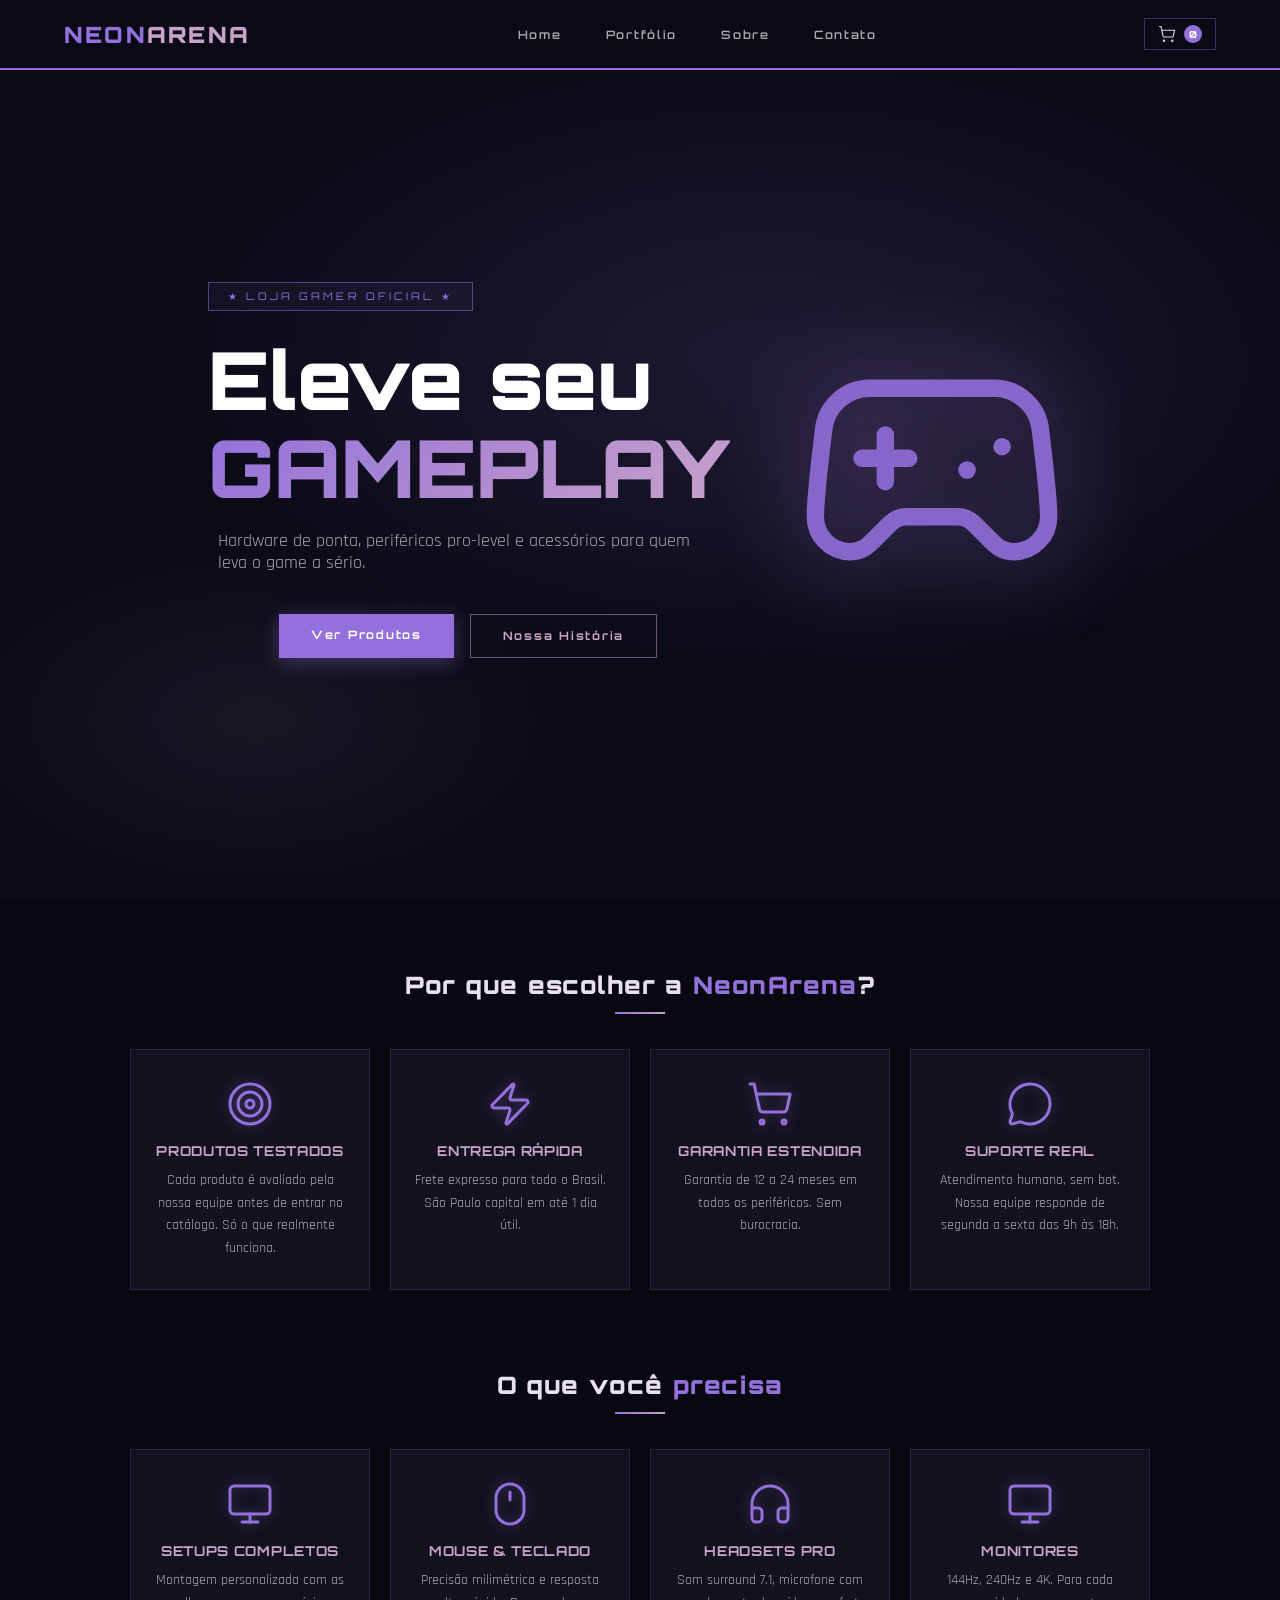
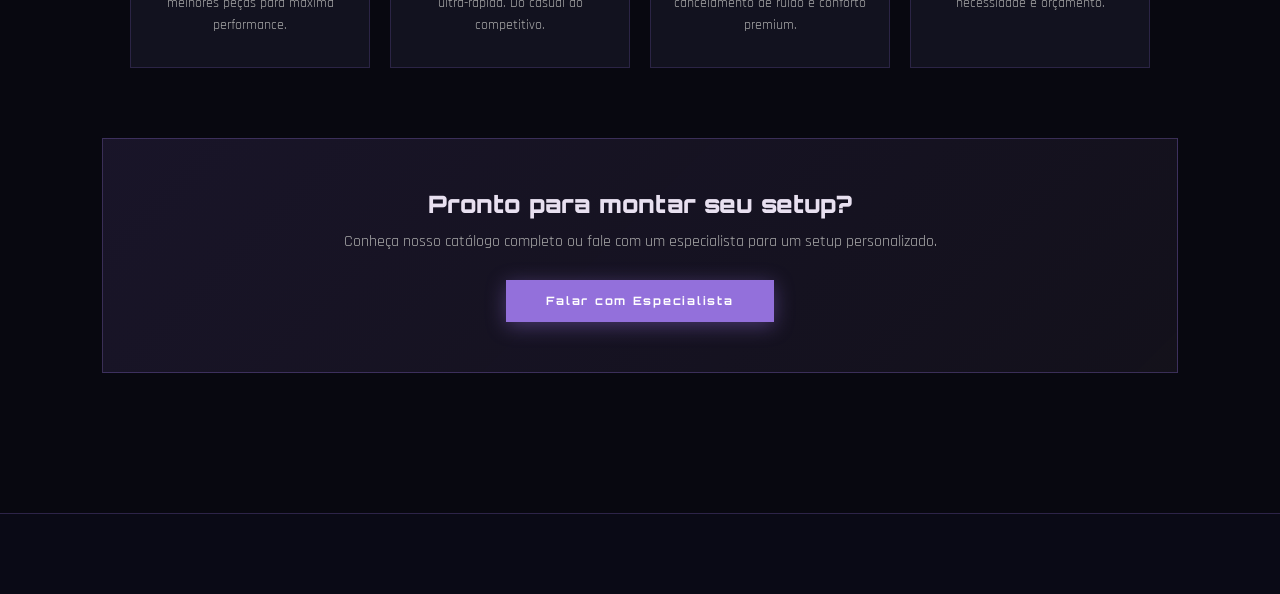
==== commit 6542bbbd: "fix: corrige o caminho das svg" ====
--- a/src/index.html
+++ b/src/index.html
@@ -10,7 +10,7 @@
 <body>
 
     <header>
-        <a href="./index.html" id="logo">NEON<span>ARENA</span></a>
+        <a href="../index.html" id="logo">NEON<span>ARENA</span></a>
         <button id="menu-hamburguer" aria-label="Abrir menu">
             <span></span>
             <span></span>
@@ -35,8 +35,8 @@
             <h1>Eleve seu<br><span class="hero-destaque">GAMEPLAY</span></h1>
             <p>Hardware de ponta, periféricos pro-level e acessórios para quem leva o game a sério.</p>
             <div class="hero-botoes">
-                <a href="./pages/portifolio.html" class="btn-hero-primary">Ver Produtos</a>
-                <a href="./pages/sobre.html" class="btn-hero-secondary">Nossa História</a>
+                <a href="../pages/portifolio.html" class="btn-hero-primary">Ver Produtos</a>
+                <a href="../pages/sobre.html" class="btn-hero-secondary">Nossa História</a>
             </div>
         </div>
         <div class="hero-img">
@@ -62,7 +62,7 @@
                         <p>Frete expresso para todo o Brasil. São Paulo capital em até 1 dia útil.</p>
                     </div>
                     <div class="feature-card">
-                        <img src="./assets/shield.svg" alt="" class="feature-icon-img">
+                        <img src="./assets/shopping-cart.svg" alt="" class="feature-icon-img">
                         <h3>GARANTIA ESTENDIDA</h3>
                         <p>Garantia de 12 a 24 meses em todos os periféricos. Sem burocracia.</p>
                     </div>
@@ -89,8 +89,8 @@
                         <p>Precisão milimétrica e resposta ultra-rápida. Do casual ao competitivo.</p>
                     </div>
                     <div class="feature-card">
-                            <img src="./assets/headset.svg" alt="" class="feature-icon-img">
-                            <h3>HEADSETS PRO</h3>
+                        <img src="./assets/headset.svg" alt="" class="feature-icon-img">
+                        <h3>HEADSETS PRO</h3>
                         <p>Som surround 7.1, microfone com cancelamento de ruído e conforto premium.</p>
                     </div>
                     <div class="feature-card">
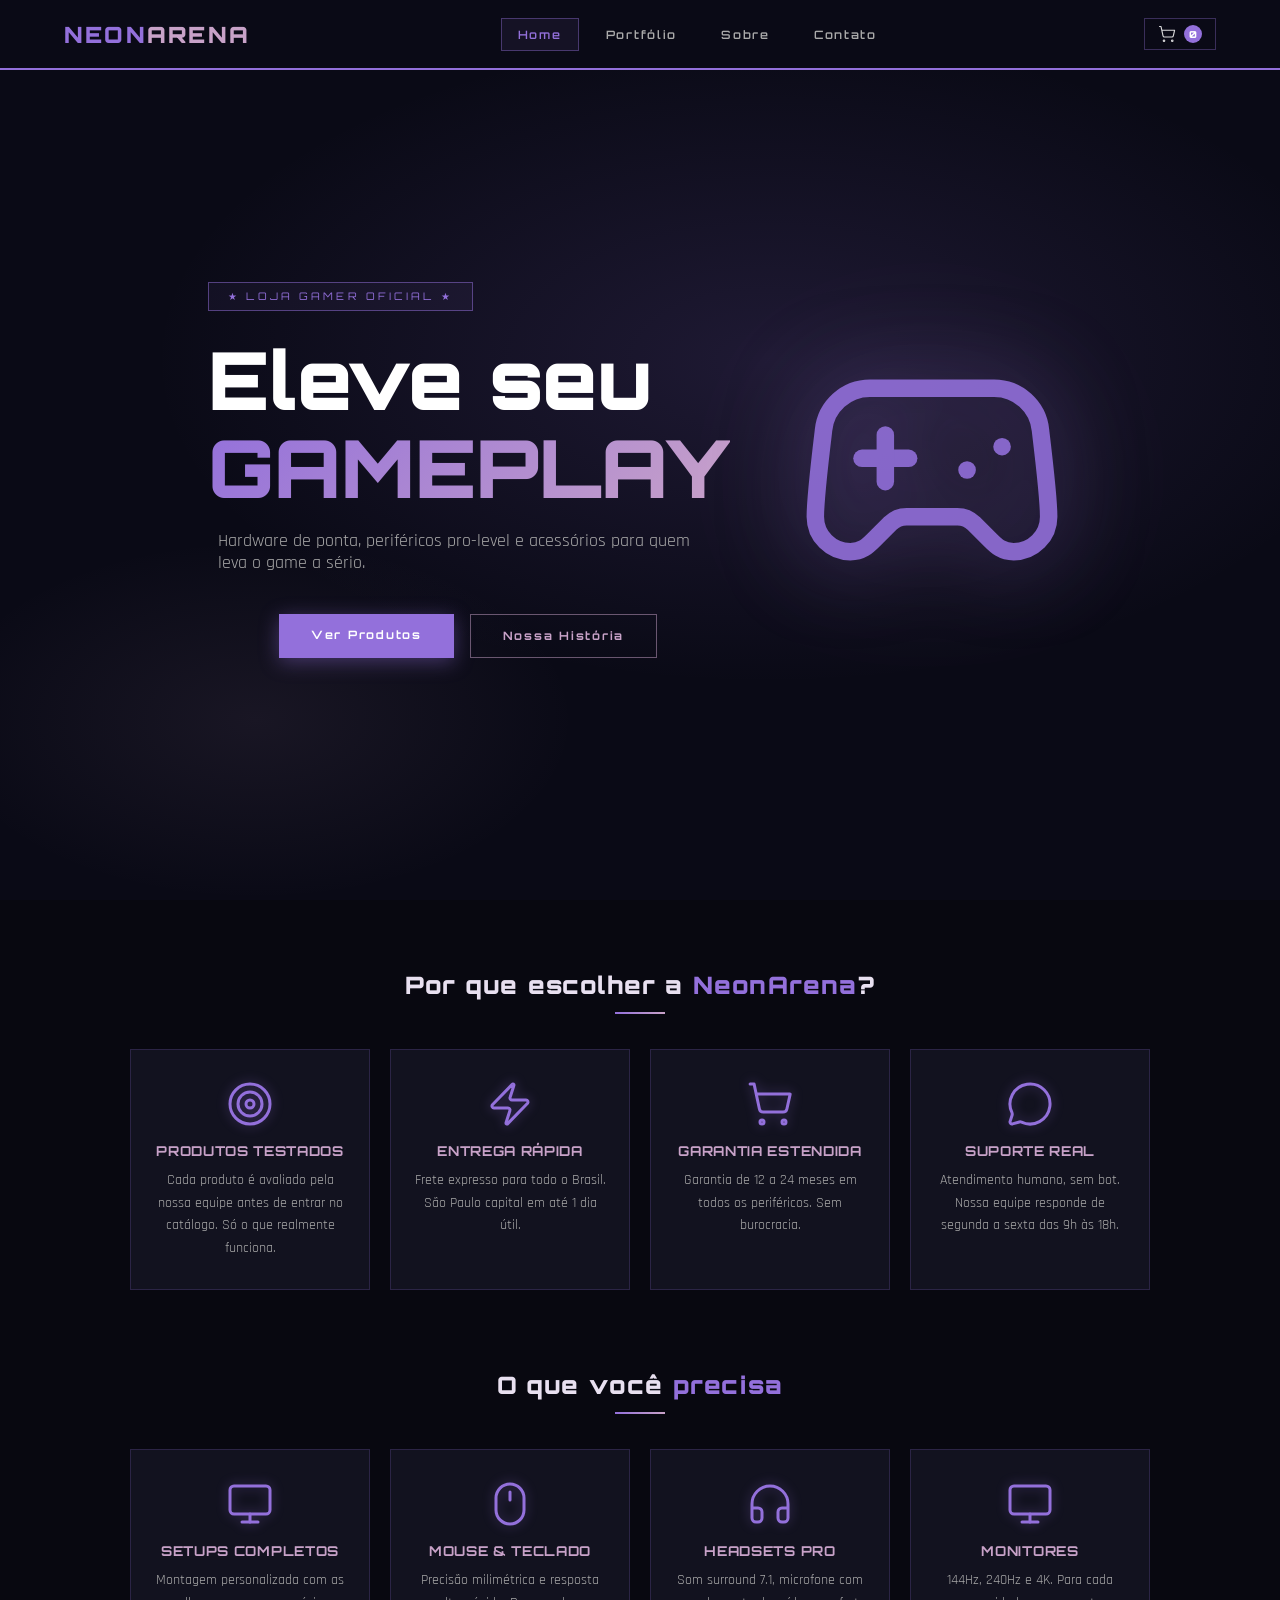
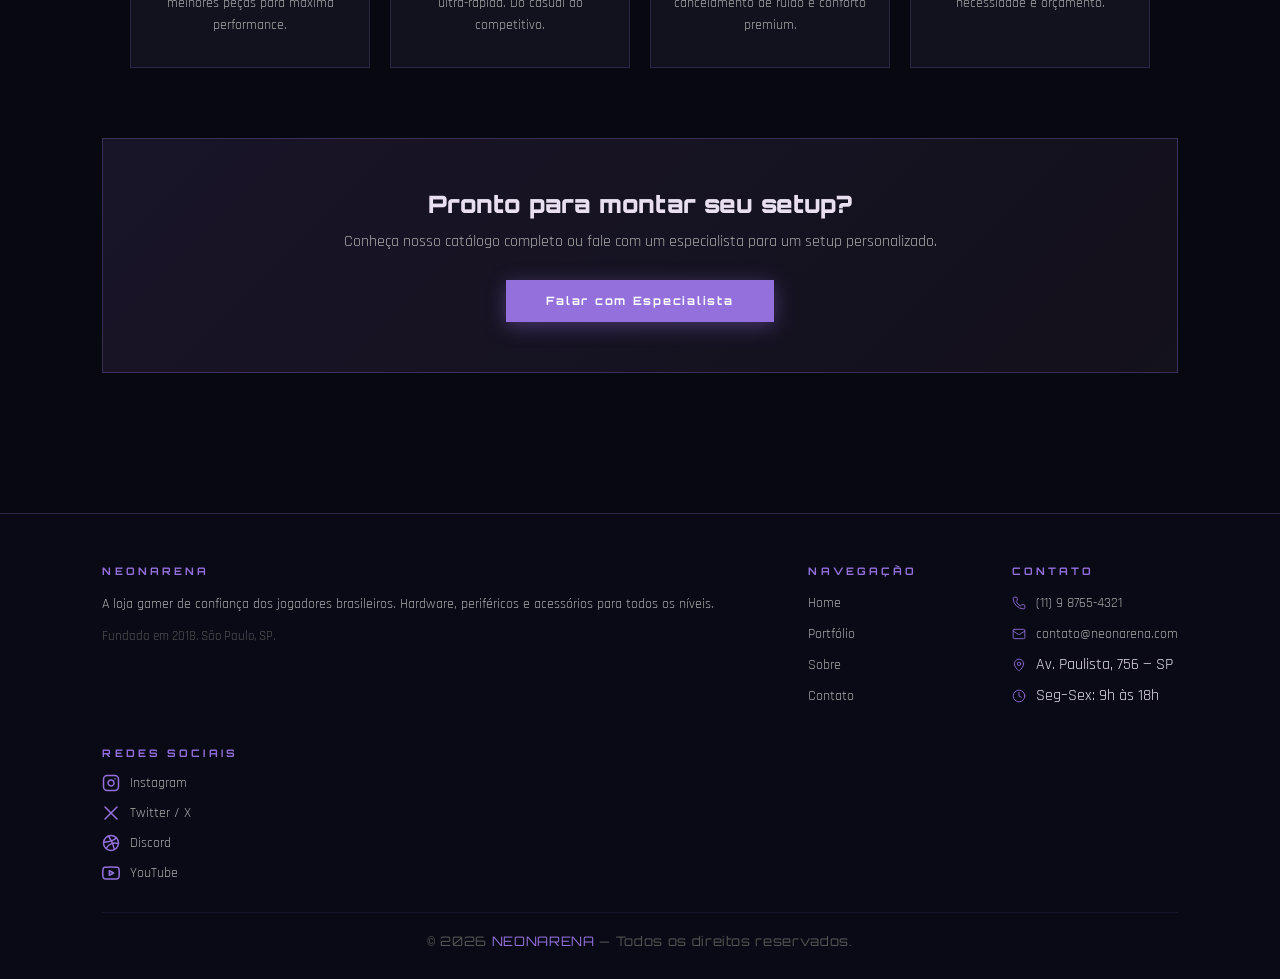
==== commit 9aa1ba07: "feat: configura script.js" ====
--- a/src/index.html
+++ b/src/index.html
@@ -104,7 +104,7 @@
             <section class="cta-section">
                 <h2>Pronto para montar seu setup?</h2>
                 <p>Conheça nosso catálogo completo ou fale com um especialista para um setup personalizado.</p>
-                <a href="./pages/contato.html" class="btn-cta">Falar com Especialista</a>
+                <a href="../pages/contato.html" class="btn-cta">Falar com Especialista</a>
             </section>
 
         </div>
@@ -112,6 +112,6 @@
 
     <footer></footer>
 
-    <script src="./src/js/script.js"></script>
+    <script src="./js/script.js"></script>
 </body>
 </html>
